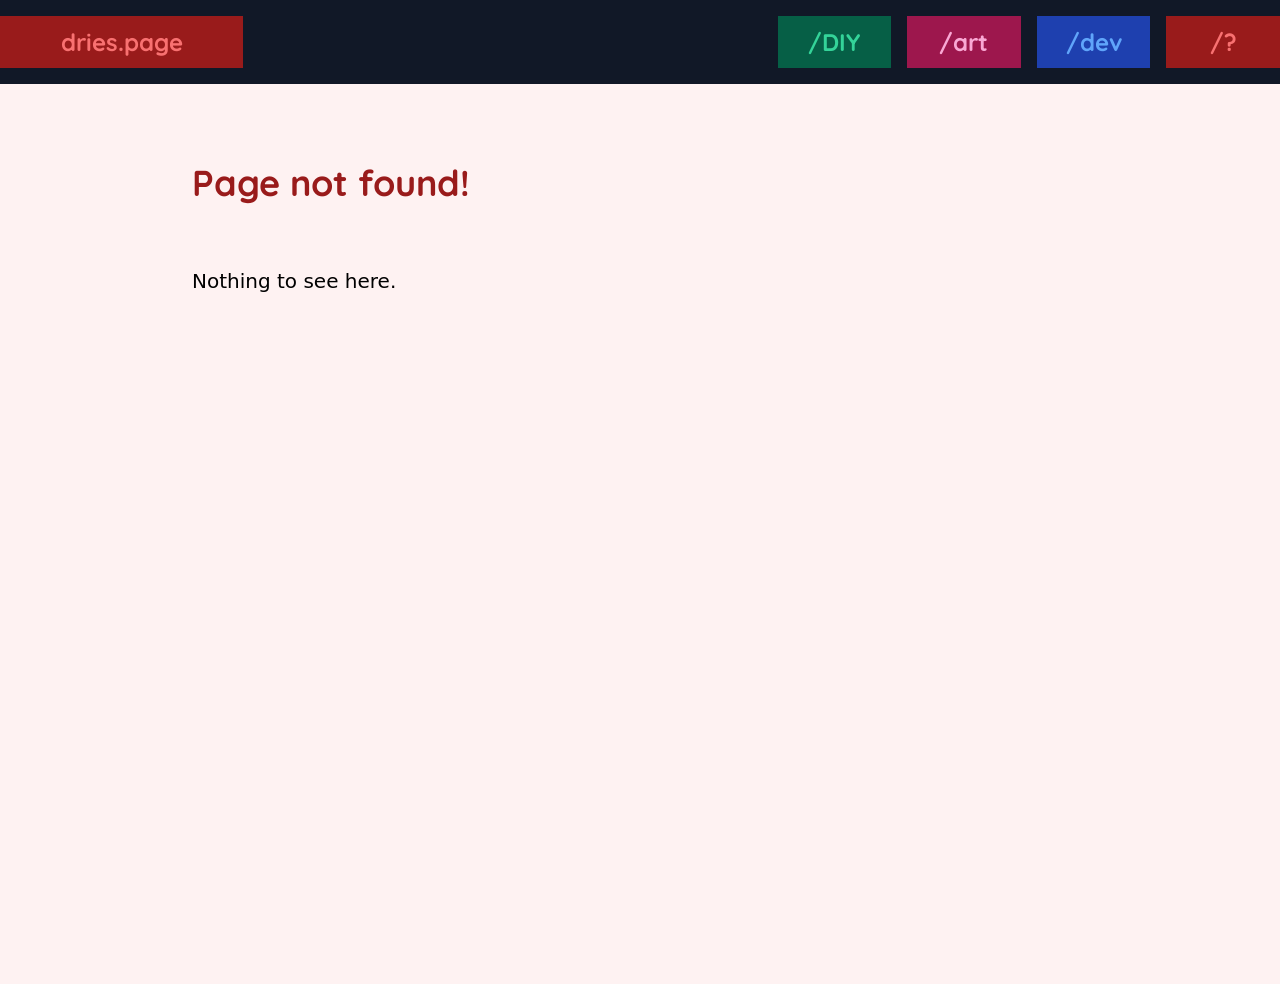
==== art.html @ 1b4e96c4 "working links" ====
<!DOCTYPE html>
<html lang="en">

<head>
    <meta charset="utf-8">
    <meta name="viewport" content="width=device-width, initial-scale=1">
    <title>Page not found!</title>
    <meta name="author" content="Dries De Decker">
    
<meta name="description" content="404 error page">
<meta name="keywords" content="404, error, page not found">

    <link rel="preconnect" href="https://fonts.gstatic.com">
    <link href="https://fonts.googleapis.com/css2?family=Quicksand:wght@500;700&family=Roboto:wght@400;700&family=Space+Mono&display=swap" rel="stylesheet">
    <link rel="stylesheet" href="../static/tailwind/style.css">
    <style>
        ::-moz-selection, ::selection {
          color: white;
          background: red;
        }
      </style>
</head>

<body class="bg-gray-900 dark:bg-black">

    <div class="overviews overflow-hidden grid grid-cols-5 md:grid-cols-10 sm:gap-4 min-h-16 sm:my-4">
        <a href="/home"
            class="col-span-2 break-words whitespace-nowrap text-2xl text-center font-display font-bold p-2 text-red-400 bg-red-800 hover:bg-red-600  focus:bg-red-100">
            dries.page
        </a>

        <div class="current overview invisible bg-gray-400">
            Blank
        </div>

        <div class="current overview invisible ">
        </div>

        <div class="current overview invisible">
            
        </div>

        <div class=" invisible current overview bg-gray-400">
            /games
        </div>

        <a href="/DIY"
        class=" current overview break-words whitespace-nowrap text-2xl text-center font-display font-bold p-2 text-green-400 bg-green-800 hover:bg-green-600 focus:bg-green-100">
            /DIY
        </a>

        <a href="/art"
          class="current overview break-words whitespace-nowrap text-2xl text-center font-display font-bold p-2 text-pink-300 bg-pink-800 hover:bg-pink-600  focus:bg-pink-100">
            /art
        </a>

        <a href="/dev" 
        class="current overview break-words whitespace-nowrap text-2xl text-center font-display font-bold p-2 text-blue-400 bg-blue-800 hover:bg-blue-600 focus:bg-{blue-100">
            /dev
        </a>

        <a href="/who" 
        class="next overview break-words whitespace-nowrap text-2xl text-center font-display font-bold p-2 text-red-400 bg-red-800 hover:bg-red-600 focus:bg-red-100">
            /?
        </a>
    </div>

    <div class="text-lg py-4 px-4 sm:px-16 md:py-8 md:px-20 lg:px-48 bg-red-50 dark:bg-gray-900 dark:text-gray-200 min-h-screen h-full">

        <h1 class="text-red-800 dark:text-gray-200 font-display font-bold text-4xl sm:py-6 lg: py-10">Page not found!</h1>
        
Nothing to see here.


    </div>

</body>

</html>
---- static/tailwind/style.css ----
/*
npx tailwindcss build input.css -o style.css
*/

/*pixel perfect HTML: <div id="mockup"></div>
CSS:
#mockup {
  width: 332px;
  height: 516px;
  background-image: url(https://raw.githubusercontent.com/becodeorg/gnt-yu-3-21/master/1.The-Field/5.End-of-Field/1.Trial-Run/images/13.ui-chart-2.png?token=AAFTYPC4SCNSITCGMEUCNLS7BBK7I);
  
  position: absolute;
  top: 0;
  left: 0;
  
  opacity: 0.5;
  z-index: 10;
  pointer-events: none;
}
*/

/*! modern-normalize v1.0.0 | MIT License | https://github.com/sindresorhus/modern-normalize */

/*
Document
========
*/

/**
Use a better box model (opinionated).
*/

*,
*::before,
*::after {
  box-sizing: border-box;
}

/**
Use a more readable tab size (opinionated).
*/

:root {
  -moz-tab-size: 4;
  -o-tab-size: 4;
     tab-size: 4;
}

/**
1. Correct the line height in all browsers.
2. Prevent adjustments of font size after orientation changes in iOS.
*/

html {
  line-height: 1.15; /* 1 */
  -webkit-text-size-adjust: 100%; /* 2 */
}

/*
Sections
========
*/

/**
Remove the margin in all browsers.
*/

body {
  margin: 0;
}

/**
Improve consistency of default fonts in all browsers. (https://github.com/sindresorhus/modern-normalize/issues/3)
*/

body {
  font-family:
		system-ui,
		-apple-system, /* Firefox supports this but not yet `system-ui` */
		'Segoe UI',
		Roboto,
		Helvetica,
		Arial,
		sans-serif,
		'Apple Color Emoji',
		'Segoe UI Emoji';
}

/*
Grouping content
================
*/

/**
1. Add the correct height in Firefox.
2. Correct the inheritance of border color in Firefox. (https://bugzilla.mozilla.org/show_bug.cgi?id=190655)
*/

hr {
  height: 0; /* 1 */
  color: inherit; /* 2 */
}

/*
Text-level semantics
====================
*/

/**
Add the correct text decoration in Chrome, Edge, and Safari.
*/

abbr[title] {
  -webkit-text-decoration: underline dotted;
          text-decoration: underline dotted;
}

/**
Add the correct font weight in Edge and Safari.
*/

b,
strong {
  font-weight: bolder;
}

/**
1. Improve consistency of default fonts in all browsers. (https://github.com/sindresorhus/modern-normalize/issues/3)
2. Correct the odd 'em' font sizing in all browsers.
*/

code,
kbd,
samp,
pre {
  font-family:
		ui-monospace,
		SFMono-Regular,
		Consolas,
		'Liberation Mono',
		Menlo,
		monospace; /* 1 */
  font-size: 1em; /* 2 */
}

/**
Add the correct font size in all browsers.
*/

small {
  font-size: 80%;
}

/**
Prevent 'sub' and 'sup' elements from affecting the line height in all browsers.
*/

sub,
sup {
  font-size: 75%;
  line-height: 0;
  position: relative;
  vertical-align: baseline;
}

sub {
  bottom: -0.25em;
}

sup {
  top: -0.5em;
}

/*
Tabular data
============
*/

/**
1. Remove text indentation from table contents in Chrome and Safari. (https://bugs.chromium.org/p/chromium/issues/detail?id=999088, https://bugs.webkit.org/show_bug.cgi?id=201297)
2. Correct table border color inheritance in all Chrome and Safari. (https://bugs.chromium.org/p/chromium/issues/detail?id=935729, https://bugs.webkit.org/show_bug.cgi?id=195016)
*/

table {
  text-indent: 0; /* 1 */
  border-color: inherit; /* 2 */
}

/*
Forms
=====
*/

/**
1. Change the font styles in all browsers.
2. Remove the margin in Firefox and Safari.
*/

button,
input,
optgroup,
select,
textarea {
  font-family: inherit; /* 1 */
  font-size: 100%; /* 1 */
  line-height: 1.15; /* 1 */
  margin: 0; /* 2 */
}

/**
Remove the inheritance of text transform in Edge and Firefox.
1. Remove the inheritance of text transform in Firefox.
*/

button,
select { /* 1 */
  text-transform: none;
}

/**
Correct the inability to style clickable types in iOS and Safari.
*/

button,
[type='button'],
[type='submit'] {
  -webkit-appearance: button;
}

/**
Remove the inner border and padding in Firefox.
*/

/**
Restore the focus styles unset by the previous rule.
*/

/**
Remove the additional ':invalid' styles in Firefox.
See: https://github.com/mozilla/gecko-dev/blob/2f9eacd9d3d995c937b4251a5557d95d494c9be1/layout/style/res/forms.css#L728-L737
*/

/**
Remove the padding so developers are not caught out when they zero out 'fieldset' elements in all browsers.
*/

legend {
  padding: 0;
}

/**
Add the correct vertical alignment in Chrome and Firefox.
*/

progress {
  vertical-align: baseline;
}

/**
Correct the cursor style of increment and decrement buttons in Safari.
*/

/**
1. Correct the odd appearance in Chrome and Safari.
2. Correct the outline style in Safari.
*/

[type='search'] {
  -webkit-appearance: textfield; /* 1 */
  outline-offset: -2px; /* 2 */
}

/**
Remove the inner padding in Chrome and Safari on macOS.
*/

/**
1. Correct the inability to style clickable types in iOS and Safari.
2. Change font properties to 'inherit' in Safari.
*/

/*
Interactive
===========
*/

/*
Add the correct display in Chrome and Safari.
*/

summary {
  display: list-item;
}

/**
 * Manually forked from SUIT CSS Base: https://github.com/suitcss/base
 * A thin layer on top of normalize.css that provides a starting point more
 * suitable for web applications.
 */

/**
 * Removes the default spacing and border for appropriate elements.
 */

blockquote,
dl,
dd,
h1,
h2,
h3,
h4,
h5,
h6,
hr,
figure,
p,
pre {
  margin: 0;
}

button {
  background-color: transparent;
  background-image: none;
}

/**
 * Work around a Firefox/IE bug where the transparent `button` background
 * results in a loss of the default `button` focus styles.
 */

button:focus {
  outline: 1px dotted;
  outline: 5px auto -webkit-focus-ring-color;
}

fieldset {
  margin: 0;
  padding: 0;
}

ol,
ul {
  list-style: none;
  margin: 0;
  padding: 0;
}

/**
 * Tailwind custom reset styles
 */

/**
 * 1. Use the user's configured `sans` font-family (with Tailwind's default
 *    sans-serif font stack as a fallback) as a sane default.
 * 2. Use Tailwind's default "normal" line-height so the user isn't forced
 *    to override it to ensure consistency even when using the default theme.
 */

html {
  font-family: ui-sans-serif, system-ui, -apple-system, BlinkMacSystemFont, "Segoe UI", Roboto, "Helvetica Neue", Arial, "Noto Sans", sans-serif, "Apple Color Emoji", "Segoe UI Emoji", "Segoe UI Symbol", "Noto Color Emoji"; /* 1 */
  line-height: 1.5; /* 2 */
}

/**
 * Inherit font-family and line-height from `html` so users can set them as
 * a class directly on the `html` element.
 */

body {
  font-family: inherit;
  line-height: inherit;
}

/**
 * 1. Prevent padding and border from affecting element width.
 *
 *    We used to set this in the html element and inherit from
 *    the parent element for everything else. This caused issues
 *    in shadow-dom-enhanced elements like <details> where the content
 *    is wrapped by a div with box-sizing set to `content-box`.
 *
 *    https://github.com/mozdevs/cssremedy/issues/4
 *
 *
 * 2. Allow adding a border to an element by just adding a border-width.
 *
 *    By default, the way the browser specifies that an element should have no
 *    border is by setting it's border-style to `none` in the user-agent
 *    stylesheet.
 *
 *    In order to easily add borders to elements by just setting the `border-width`
 *    property, we change the default border-style for all elements to `solid`, and
 *    use border-width to hide them instead. This way our `border` utilities only
 *    need to set the `border-width` property instead of the entire `border`
 *    shorthand, making our border utilities much more straightforward to compose.
 *
 *    https://github.com/tailwindcss/tailwindcss/pull/116
 */

*,
::before,
::after {
  box-sizing: border-box; /* 1 */
  border-width: 0; /* 2 */
  border-style: solid; /* 2 */
  border-color: #e5e7eb; /* 2 */
}

/*
 * Ensure horizontal rules are visible by default
 */

hr {
  border-top-width: 1px;
}

/**
 * Undo the `border-style: none` reset that Normalize applies to images so that
 * our `border-{width}` utilities have the expected effect.
 *
 * The Normalize reset is unnecessary for us since we default the border-width
 * to 0 on all elements.
 *
 * https://github.com/tailwindcss/tailwindcss/issues/362
 */

img {
  border-style: solid;
}

textarea {
  resize: vertical;
}

input::-moz-placeholder, textarea::-moz-placeholder {
  color: #9ca3af;
}

input:-ms-input-placeholder, textarea:-ms-input-placeholder {
  color: #9ca3af;
}

input::-ms-input-placeholder, textarea::-ms-input-placeholder {
  color: #9ca3af;
}

input::placeholder,
textarea::placeholder {
  color: #9ca3af;
}

button {
  cursor: pointer;
}

table {
  border-collapse: collapse;
}

h1,
h2,
h3,
h4,
h5,
h6 {
  font-size: inherit;
  font-weight: inherit;
}

/**
 * Reset links to optimize for opt-in styling instead of
 * opt-out.
 */

a {
  color: inherit;
  text-decoration: inherit;
}

/**
 * Reset form element properties that are easy to forget to
 * style explicitly so you don't inadvertently introduce
 * styles that deviate from your design system. These styles
 * supplement a partial reset that is already applied by
 * normalize.css.
 */

button,
input,
optgroup,
select,
textarea {
  padding: 0;
  line-height: inherit;
  color: inherit;
}

/**
 * Use the configured 'mono' font family for elements that
 * are expected to be rendered with a monospace font, falling
 * back to the system monospace stack if there is no configured
 * 'mono' font family.
 */

pre,
code,
kbd,
samp {
  font-family: Space mono, monospace;
}

/**
 * Make replaced elements `display: block` by default as that's
 * the behavior you want almost all of the time. Inspired by
 * CSS Remedy, with `svg` added as well.
 *
 * https://github.com/mozdevs/cssremedy/issues/14
 */

img,
svg,
video,
canvas,
audio,
iframe,
embed,
object {
  display: block;
  vertical-align: middle;
}

/**
 * Constrain images and videos to the parent width and preserve
 * their instrinsic aspect ratio.
 *
 * https://github.com/mozdevs/cssremedy/issues/14
 */

img,
video {
  max-width: 100%;
  height: auto;
}

h1 {
  font-family: Quicksand, sans-serif;
  font-weight: 700;
  font-size: 2.25rem;
  margin-top: 1rem;
  margin-bottom: 2rem;
}

article h2 {
  font-family: Quicksand, sans-serif;
  font-weight: 700;
  font-size: 1.875rem;
  margin-top: 1rem;
  margin-left: 1rem;
  margin-bottom: 2rem;
}

img {
  --tw-bg-opacity: 1;
  background-color: rgba(107, 114, 128, var(--tw-bg-opacity));
  background-size: cover;
  max-width: 100%;
  min-width: 100%;
  --tw-translate-x: 0;
  --tw-translate-y: 0;
  --tw-rotate: 0;
  --tw-skew-x: 0;
  --tw-skew-y: 0;
  --tw-scale-x: 1;
  --tw-scale-y: 1;
  transform: translateX(var(--tw-translate-x)) translateY(var(--tw-translate-y)) rotate(var(--tw-rotate)) skewX(var(--tw-skew-x)) skewY(var(--tw-skew-y)) scaleX(var(--tw-scale-x)) scaleY(var(--tw-scale-y));
}

picture img {
  max-height: 100vh;
  max-width: 100%;
  min-height: 0px;
  min-width: 0;
  --tw-translate-x: 0;
  --tw-translate-y: 0;
  --tw-rotate: 0;
  --tw-skew-x: 0;
  --tw-skew-y: 0;
  --tw-scale-x: 1;
  --tw-scale-y: 1;
  transform: translateX(var(--tw-translate-x)) translateY(var(--tw-translate-y)) rotate(var(--tw-rotate)) skewX(var(--tw-skew-x)) skewY(var(--tw-skew-y)) scaleX(var(--tw-scale-x)) scaleY(var(--tw-scale-y));
}

p {
  margin-bottom: 1rem;
}

pre {
  --tw-bg-opacity: 1;
  background-color: rgba(55, 65, 81, var(--tw-bg-opacity));
  --tw-border-opacity: 1;
  border-color: rgba(17, 24, 39, var(--tw-border-opacity));
  border-left-width: 8px;
  font-family: Space mono, monospace;
  margin-bottom: 1rem;
  padding: 1rem;
  --tw-text-opacity: 1;
  color: rgba(110, 231, 183, var(--tw-text-opacity));
  white-space: pre-wrap;
  word-break: break-all;
}

code {
  --tw-bg-opacity: 1;
  background-color: rgba(255, 255, 255, var(--tw-bg-opacity));
  font-family: Space mono, monospace;
  padding-right: 0.25rem;
  padding-left: 0.25rem;
  --tw-text-opacity: 1;
  color: rgba(31, 41, 55, var(--tw-text-opacity));
}

ul {
  list-style-position: inside;
  list-style-type: disc;
  margin-bottom: 1rem;
}

li {
  margin-bottom: 0.25rem;
  margin-left: 2rem;
}

u{
  text-decoration: underline;
}

i {
  font-style: italic;
}

b {
  font-weight: 700;
}

article a {
  text-decoration: underline;
  font-weight: 700;
}

div {
  background-size: cover;
}

.container {
  width: 100%;
}

@media (min-width: 640px) {
  .container {
    max-width: 640px;
  }
}

@media (min-width: 768px) {
  .container {
    max-width: 768px;
  }
}

@media (min-width: 1024px) {
  .container {
    max-width: 1024px;
  }
}

@media (min-width: 1280px) {
  .container {
    max-width: 1280px;
  }
}

@media (min-width: 1536px) {
  .container {
    max-width: 1536px;
  }
}

.bg-black {
  --tw-bg-opacity: 1;
  background-color: rgba(0, 0, 0, var(--tw-bg-opacity));
}

.bg-gray-50 {
  --tw-bg-opacity: 1;
  background-color: rgba(249, 250, 251, var(--tw-bg-opacity));
}

.bg-gray-200 {
  --tw-bg-opacity: 1;
  background-color: rgba(229, 231, 235, var(--tw-bg-opacity));
}

.bg-gray-400 {
  --tw-bg-opacity: 1;
  background-color: rgba(156, 163, 175, var(--tw-bg-opacity));
}

.bg-gray-500 {
  --tw-bg-opacity: 1;
  background-color: rgba(107, 114, 128, var(--tw-bg-opacity));
}

.bg-gray-700 {
  --tw-bg-opacity: 1;
  background-color: rgba(55, 65, 81, var(--tw-bg-opacity));
}

.bg-gray-900 {
  --tw-bg-opacity: 1;
  background-color: rgba(17, 24, 39, var(--tw-bg-opacity));
}

.bg-red-50 {
  --tw-bg-opacity: 1;
  background-color: rgba(254, 242, 242, var(--tw-bg-opacity));
}

.bg-red-200 {
  --tw-bg-opacity: 1;
  background-color: rgba(254, 202, 202, var(--tw-bg-opacity));
}

.bg-red-800 {
  --tw-bg-opacity: 1;
  background-color: rgba(153, 27, 27, var(--tw-bg-opacity));
}

.bg-red-900 {
  --tw-bg-opacity: 1;
  background-color: rgba(127, 29, 29, var(--tw-bg-opacity));
}

.bg-green-50 {
  --tw-bg-opacity: 1;
  background-color: rgba(236, 253, 245, var(--tw-bg-opacity));
}

.bg-green-200 {
  --tw-bg-opacity: 1;
  background-color: rgba(167, 243, 208, var(--tw-bg-opacity));
}

.bg-green-500 {
  --tw-bg-opacity: 1;
  background-color: rgba(16, 185, 129, var(--tw-bg-opacity));
}

.bg-green-800 {
  --tw-bg-opacity: 1;
  background-color: rgba(6, 95, 70, var(--tw-bg-opacity));
}

.bg-green-900 {
  --tw-bg-opacity: 1;
  background-color: rgba(6, 78, 59, var(--tw-bg-opacity));
}

.bg-blue-50 {
  --tw-bg-opacity: 1;
  background-color: rgba(239, 246, 255, var(--tw-bg-opacity));
}

.bg-blue-200 {
  --tw-bg-opacity: 1;
  background-color: rgba(191, 219, 254, var(--tw-bg-opacity));
}

.bg-blue-800 {
  --tw-bg-opacity: 1;
  background-color: rgba(30, 64, 175, var(--tw-bg-opacity));
}

.bg-blue-900 {
  --tw-bg-opacity: 1;
  background-color: rgba(30, 58, 138, var(--tw-bg-opacity));
}

.bg-pink-50 {
  --tw-bg-opacity: 1;
  background-color: rgba(253, 242, 248, var(--tw-bg-opacity));
}

.bg-pink-200 {
  --tw-bg-opacity: 1;
  background-color: rgba(251, 207, 232, var(--tw-bg-opacity));
}

.bg-pink-800 {
  --tw-bg-opacity: 1;
  background-color: rgba(157, 23, 77, var(--tw-bg-opacity));
}

.bg-pink-900 {
  --tw-bg-opacity: 1;
  background-color: rgba(131, 24, 67, var(--tw-bg-opacity));
}

.hover\:bg-gray-100:hover {
  --tw-bg-opacity: 1;
  background-color: rgba(243, 244, 246, var(--tw-bg-opacity));
}

.hover\:bg-gray-600:hover {
  --tw-bg-opacity: 1;
  background-color: rgba(75, 85, 99, var(--tw-bg-opacity));
}

.hover\:bg-gray-700:hover {
  --tw-bg-opacity: 1;
  background-color: rgba(55, 65, 81, var(--tw-bg-opacity));
}

.hover\:bg-red-100:hover {
  --tw-bg-opacity: 1;
  background-color: rgba(254, 226, 226, var(--tw-bg-opacity));
}

.hover\:bg-red-600:hover {
  --tw-bg-opacity: 1;
  background-color: rgba(220, 38, 38, var(--tw-bg-opacity));
}

.hover\:bg-red-700:hover {
  --tw-bg-opacity: 1;
  background-color: rgba(185, 28, 28, var(--tw-bg-opacity));
}

.hover\:bg-yellow-300:hover {
  --tw-bg-opacity: 1;
  background-color: rgba(252, 211, 77, var(--tw-bg-opacity));
}

.hover\:bg-green-100:hover {
  --tw-bg-opacity: 1;
  background-color: rgba(209, 250, 229, var(--tw-bg-opacity));
}

.hover\:bg-green-600:hover {
  --tw-bg-opacity: 1;
  background-color: rgba(5, 150, 105, var(--tw-bg-opacity));
}

.hover\:bg-green-700:hover {
  --tw-bg-opacity: 1;
  background-color: rgba(4, 120, 87, var(--tw-bg-opacity));
}

.hover\:bg-blue-100:hover {
  --tw-bg-opacity: 1;
  background-color: rgba(219, 234, 254, var(--tw-bg-opacity));
}

.hover\:bg-blue-600:hover {
  --tw-bg-opacity: 1;
  background-color: rgba(37, 99, 235, var(--tw-bg-opacity));
}

.hover\:bg-blue-700:hover {
  --tw-bg-opacity: 1;
  background-color: rgba(29, 78, 216, var(--tw-bg-opacity));
}

.hover\:bg-pink-100:hover {
  --tw-bg-opacity: 1;
  background-color: rgba(252, 231, 243, var(--tw-bg-opacity));
}

.hover\:bg-pink-600:hover {
  --tw-bg-opacity: 1;
  background-color: rgba(219, 39, 119, var(--tw-bg-opacity));
}

.hover\:bg-pink-700:hover {
  --tw-bg-opacity: 1;
  background-color: rgba(190, 24, 93, var(--tw-bg-opacity));
}

.focus\:bg-gray-50:focus {
  --tw-bg-opacity: 1;
  background-color: rgba(249, 250, 251, var(--tw-bg-opacity));
}

.focus\:bg-gray-100:focus {
  --tw-bg-opacity: 1;
  background-color: rgba(243, 244, 246, var(--tw-bg-opacity));
}

.focus\:bg-gray-600:focus {
  --tw-bg-opacity: 1;
  background-color: rgba(75, 85, 99, var(--tw-bg-opacity));
}

.focus\:bg-red-50:focus {
  --tw-bg-opacity: 1;
  background-color: rgba(254, 242, 242, var(--tw-bg-opacity));
}

.focus\:bg-red-100:focus {
  --tw-bg-opacity: 1;
  background-color: rgba(254, 226, 226, var(--tw-bg-opacity));
}

.focus\:bg-red-600:focus {
  --tw-bg-opacity: 1;
  background-color: rgba(220, 38, 38, var(--tw-bg-opacity));
}

.focus\:bg-green-50:focus {
  --tw-bg-opacity: 1;
  background-color: rgba(236, 253, 245, var(--tw-bg-opacity));
}

.focus\:bg-green-100:focus {
  --tw-bg-opacity: 1;
  background-color: rgba(209, 250, 229, var(--tw-bg-opacity));
}

.focus\:bg-green-600:focus {
  --tw-bg-opacity: 1;
  background-color: rgba(5, 150, 105, var(--tw-bg-opacity));
}

.focus\:bg-blue-50:focus {
  --tw-bg-opacity: 1;
  background-color: rgba(239, 246, 255, var(--tw-bg-opacity));
}

.focus\:bg-blue-100:focus {
  --tw-bg-opacity: 1;
  background-color: rgba(219, 234, 254, var(--tw-bg-opacity));
}

.focus\:bg-blue-600:focus {
  --tw-bg-opacity: 1;
  background-color: rgba(37, 99, 235, var(--tw-bg-opacity));
}

.focus\:bg-pink-50:focus {
  --tw-bg-opacity: 1;
  background-color: rgba(253, 242, 248, var(--tw-bg-opacity));
}

.focus\:bg-pink-100:focus {
  --tw-bg-opacity: 1;
  background-color: rgba(252, 231, 243, var(--tw-bg-opacity));
}

.focus\:bg-pink-600:focus {
  --tw-bg-opacity: 1;
  background-color: rgba(219, 39, 119, var(--tw-bg-opacity));
}

@media (prefers-color-scheme: dark) {
  .dark\:bg-black {
    --tw-bg-opacity: 1;
    background-color: rgba(0, 0, 0, var(--tw-bg-opacity));
  }

  .dark\:bg-gray-800 {
    --tw-bg-opacity: 1;
    background-color: rgba(31, 41, 55, var(--tw-bg-opacity));
  }

  .dark\:bg-gray-900 {
    --tw-bg-opacity: 1;
    background-color: rgba(17, 24, 39, var(--tw-bg-opacity));
  }
}

.bg-cover {
  background-size: cover;
}

.block {
  display: block;
}

.flex {
  display: flex;
}

.table {
  display: table;
}

.grid {
  display: grid;
}

.contents {
  display: contents;
}

.flex-row {
  flex-direction: row;
}

.flex-wrap {
  flex-wrap: wrap;
}

.flex-1 {
  flex: 1 1 12%;
}

.flex-initial {
  flex: 0 1 auto;
}

.flex-none {
  flex: none;
}

.font-display {
  font-family: Quicksand, sans-serif;
}

.font-mono {
  font-family: Space mono, monospace;
}

.font-medium {
  font-weight: 500;
}

.font-semibold {
  font-weight: 600;
}

.font-bold {
  font-weight: 700;
}

.h-48 {
  height: 12rem;
}

.h-full {
  height: 100%;
}

.text-lg {
  font-size: 1.25rem;
}

.text-2xl {
  font-size: 1.5rem;
}

.text-4xl {
  font-size: 2.25rem;
}

.text-12xl {
  font-size: 8rem;
}

.m-2 {
  margin: 0.5rem;
}

.my-4 {
  margin-top: 1rem;
  margin-bottom: 1rem;
}

.my-10 {
  margin-top: 2.5rem;
  margin-bottom: 2.5rem;
}

.mx-auto {
  margin-left: auto;
  margin-right: auto;
}

.-mx-4 {
  margin-left: -1rem;
  margin-right: -1rem;
}

.-my-16 {
  margin-top: -4rem;
  margin-bottom: -4rem;
}

.mr-4 {
  margin-right: 1rem;
}

.mb-4 {
  margin-bottom: 1rem;
}

.mt-8 {
  margin-top: 2rem;
}

.-mt-8 {
  margin-top: -2rem;
}

.-mr-10 {
  margin-right: -2.5rem;
}

.-ml-10 {
  margin-left: -2.5rem;
}

.min-h-screen {
  min-height: 100vh;
}

.min-w-1\/2 {
  min-width: 50%;
}

.overflow-hidden {
  overflow: hidden;
}

.p-2 {
  padding: 0.5rem;
}

.p-4 {
  padding: 1rem;
}

.p-32 {
  padding: 8rem;
}

.py-2 {
  padding-top: 0.5rem;
  padding-bottom: 0.5rem;
}

.px-2 {
  padding-left: 0.5rem;
  padding-right: 0.5rem;
}

.py-4 {
  padding-top: 1rem;
  padding-bottom: 1rem;
}

.px-4 {
  padding-left: 1rem;
  padding-right: 1rem;
}

.py-10 {
  padding-top: 2.5rem;
  padding-bottom: 2.5rem;
}

.py-16 {
  padding-top: 4rem;
  padding-bottom: 4rem;
}

.static {
  position: static;
}

.absolute {
  position: absolute;
}

.relative {
  position: relative;
}

.top-0 {
  top: 0px;
}

.right-0 {
  right: 0px;
}

.bottom-0 {
  bottom: 0px;
}

.left-0 {
  left: 0px;
}

.top-1\/4 {
  top: 25%;
}

.right-1\/4 {
  right: 25%;
}

.bottom-1\/4 {
  bottom: 25%;
}

.left-1\/4 {
  left: 25%;
}

* {
  --tw-shadow: 0 0 #0000;
}

* {
  --tw-ring-inset: var(--tw-empty,/*!*/ /*!*/);
  --tw-ring-offset-width: 0px;
  --tw-ring-offset-color: #fff;
  --tw-ring-color: rgba(59, 130, 246, 0.5);
  --tw-ring-offset-shadow: 0 0 #0000;
  --tw-ring-shadow: 0 0 #0000;
}

.text-left {
  text-align: left;
}

.text-center {
  text-align: center;
}

.text-right {
  text-align: right;
}

.text-gray-200 {
  --tw-text-opacity: 1;
  color: rgba(229, 231, 235, var(--tw-text-opacity));
}

.text-gray-400 {
  --tw-text-opacity: 1;
  color: rgba(156, 163, 175, var(--tw-text-opacity));
}

.text-gray-600 {
  --tw-text-opacity: 1;
  color: rgba(75, 85, 99, var(--tw-text-opacity));
}

.text-gray-800 {
  --tw-text-opacity: 1;
  color: rgba(31, 41, 55, var(--tw-text-opacity));
}

.text-red-200 {
  --tw-text-opacity: 1;
  color: rgba(254, 202, 202, var(--tw-text-opacity));
}

.text-red-400 {
  --tw-text-opacity: 1;
  color: rgba(248, 113, 113, var(--tw-text-opacity));
}

.text-red-600 {
  --tw-text-opacity: 1;
  color: rgba(220, 38, 38, var(--tw-text-opacity));
}

.text-red-800 {
  --tw-text-opacity: 1;
  color: rgba(153, 27, 27, var(--tw-text-opacity));
}

.text-green-200 {
  --tw-text-opacity: 1;
  color: rgba(167, 243, 208, var(--tw-text-opacity));
}

.text-green-400 {
  --tw-text-opacity: 1;
  color: rgba(52, 211, 153, var(--tw-text-opacity));
}

.text-green-600 {
  --tw-text-opacity: 1;
  color: rgba(5, 150, 105, var(--tw-text-opacity));
}

.text-green-800 {
  --tw-text-opacity: 1;
  color: rgba(6, 95, 70, var(--tw-text-opacity));
}

.text-blue-200 {
  --tw-text-opacity: 1;
  color: rgba(191, 219, 254, var(--tw-text-opacity));
}

.text-blue-400 {
  --tw-text-opacity: 1;
  color: rgba(96, 165, 250, var(--tw-text-opacity));
}

.text-blue-600 {
  --tw-text-opacity: 1;
  color: rgba(37, 99, 235, var(--tw-text-opacity));
}

.text-blue-800 {
  --tw-text-opacity: 1;
  color: rgba(30, 64, 175, var(--tw-text-opacity));
}

.text-pink-200 {
  --tw-text-opacity: 1;
  color: rgba(251, 207, 232, var(--tw-text-opacity));
}

.text-pink-300 {
  --tw-text-opacity: 1;
  color: rgba(249, 168, 212, var(--tw-text-opacity));
}

.text-pink-600 {
  --tw-text-opacity: 1;
  color: rgba(219, 39, 119, var(--tw-text-opacity));
}

.text-pink-800 {
  --tw-text-opacity: 1;
  color: rgba(157, 23, 77, var(--tw-text-opacity));
}

.hover\:text-gray-800:hover {
  --tw-text-opacity: 1;
  color: rgba(31, 41, 55, var(--tw-text-opacity));
}

.focus\:text-white:focus {
  --tw-text-opacity: 1;
  color: rgba(255, 255, 255, var(--tw-text-opacity));
}

.focus\:text-gray-500:focus {
  --tw-text-opacity: 1;
  color: rgba(107, 114, 128, var(--tw-text-opacity));
}

.focus\:text-red-500:focus {
  --tw-text-opacity: 1;
  color: rgba(239, 68, 68, var(--tw-text-opacity));
}

.focus\:text-green-500:focus {
  --tw-text-opacity: 1;
  color: rgba(16, 185, 129, var(--tw-text-opacity));
}

.focus\:text-blue-500:focus {
  --tw-text-opacity: 1;
  color: rgba(59, 130, 246, var(--tw-text-opacity));
}

.focus\:text-pink-500:focus {
  --tw-text-opacity: 1;
  color: rgba(236, 72, 153, var(--tw-text-opacity));
}

@media (prefers-color-scheme: dark) {
  .dark\:text-gray-200 {
    --tw-text-opacity: 1;
    color: rgba(229, 231, 235, var(--tw-text-opacity));
  }

  .dark\:text-red-200 {
    --tw-text-opacity: 1;
    color: rgba(254, 202, 202, var(--tw-text-opacity));
  }

  .dark\:text-green-200 {
    --tw-text-opacity: 1;
    color: rgba(167, 243, 208, var(--tw-text-opacity));
  }

  .dark\:text-blue-200 {
    --tw-text-opacity: 1;
    color: rgba(191, 219, 254, var(--tw-text-opacity));
  }

  .dark\:text-pink-200 {
    --tw-text-opacity: 1;
    color: rgba(251, 207, 232, var(--tw-text-opacity));
  }
}

.overflow-clip {
  text-overflow: clip;
}

.align-middle {
  vertical-align: middle;
}

.visible {
  visibility: visible;
}

.invisible {
  visibility: hidden;
}

.whitespace-nowrap {
  white-space: nowrap;
}

.break-words {
  overflow-wrap: break-word;
}

.w-48 {
  width: 12rem;
}

.z-10 {
  z-index: 10;
}

.z-20 {
  z-index: 20;
}

.gap-4 {
  gap: 1rem;
}

.grid-cols-1 {
  grid-template-columns: repeat(1, minmax(0, 1fr));
}

.grid-cols-4 {
  grid-template-columns: repeat(4, minmax(0, 1fr));
}

.grid-cols-5 {
  grid-template-columns: repeat(5, minmax(0, 1fr));
}

.grid-cols-10 {
  grid-template-columns: repeat(10, minmax(0, 1fr));
}

.col-span-1 {
  grid-column: span 1 / span 1;
}

.col-span-2 {
  grid-column: span 2 / span 2;
}

.col-span-3 {
  grid-column: span 3 / span 3;
}

.col-span-8 {
  grid-column: span 8 / span 8;
}

.transform {
  --tw-translate-x: 0;
  --tw-translate-y: 0;
  --tw-rotate: 0;
  --tw-skew-x: 0;
  --tw-skew-y: 0;
  --tw-scale-x: 1;
  --tw-scale-y: 1;
  transform: translateX(var(--tw-translate-x)) translateY(var(--tw-translate-y)) rotate(var(--tw-rotate)) skewX(var(--tw-skew-x)) skewY(var(--tw-skew-y)) scaleX(var(--tw-scale-x)) scaleY(var(--tw-scale-y));
}

.rotate-90 {
  --tw-rotate: 90deg;
}

@-webkit-keyframes spin {
  to {
    transform: rotate(360deg);
  }
}

@keyframes spin {
  to {
    transform: rotate(360deg);
  }
}

@-webkit-keyframes ping {
  75%, 100% {
    transform: scale(2);
    opacity: 0;
  }
}

@keyframes ping {
  75%, 100% {
    transform: scale(2);
    opacity: 0;
  }
}

@-webkit-keyframes pulse {
  50% {
    opacity: .5;
  }
}

@keyframes pulse {
  50% {
    opacity: .5;
  }
}

@-webkit-keyframes bounce {
  0%, 100% {
    transform: translateY(-25%);
    -webkit-animation-timing-function: cubic-bezier(0.8,0,1,1);
            animation-timing-function: cubic-bezier(0.8,0,1,1);
  }

  50% {
    transform: none;
    -webkit-animation-timing-function: cubic-bezier(0,0,0.2,1);
            animation-timing-function: cubic-bezier(0,0,0.2,1);
  }
}

@keyframes bounce {
  0%, 100% {
    transform: translateY(-25%);
    -webkit-animation-timing-function: cubic-bezier(0.8,0,1,1);
            animation-timing-function: cubic-bezier(0.8,0,1,1);
  }

  50% {
    transform: none;
    -webkit-animation-timing-function: cubic-bezier(0,0,0.2,1);
            animation-timing-function: cubic-bezier(0,0,0.2,1);
  }
}

@media (min-width: 640px) {
  .sm\:m-4 {
    margin: 1rem;
  }

  .sm\:my-4 {
    margin-top: 1rem;
    margin-bottom: 1rem;
  }

  .sm\:my-6 {
    margin-top: 1.5rem;
    margin-bottom: 1.5rem;
  }

  .sm\:py-6 {
    padding-top: 1.5rem;
    padding-bottom: 1.5rem;
  }

  .sm\:px-16 {
    padding-left: 4rem;
    padding-right: 4rem;
  }

  .sm\:shadow-sm {
    --tw-shadow: 16px 16px #18181B;
    box-shadow: var(--tw-ring-offset-shadow, 0 0 #0000), var(--tw-ring-shadow, 0 0 #0000), var(--tw-shadow);
  }

  .sm\:align-middle {
    vertical-align: middle;
  }

  .sm\:gap-4 {
    gap: 1rem;
  }

  .sm\:grid-cols-8 {
    grid-template-columns: repeat(8, minmax(0, 1fr));
  }

  .sm\:col-span-6 {
    grid-column: span 6 / span 6;
  }

  .sm\:rotate-0 {
    --tw-rotate: 0deg;
  }
}

@media (min-width: 768px) {
  .md\:-my-24 {
    margin-top: -6rem;
    margin-bottom: -6rem;
  }

  .md\:p-24 {
    padding: 6rem;
  }

  .md\:py-8 {
    padding-top: 2rem;
    padding-bottom: 2rem;
  }

  .md\:px-20 {
    padding-left: 5rem;
    padding-right: 5rem;
  }

  .md\:visible {
    visibility: visible;
  }

  .md\:break-normal {
    overflow-wrap: normal;
    word-break: normal;
  }

  .md\:grid-cols-10 {
    grid-template-columns: repeat(10, minmax(0, 1fr));
  }
}

@media (min-width: 1024px) {
  .lg\:px-48 {
    padding-left: 12rem;
    padding-right: 12rem;
  }

  .lg\:visible {
    visibility: visible;
  }

  .lg\:invisible {
    visibility: hidden;
  }
}

@media (min-width: 1280px) {
}

@media (min-width: 1536px) {
}
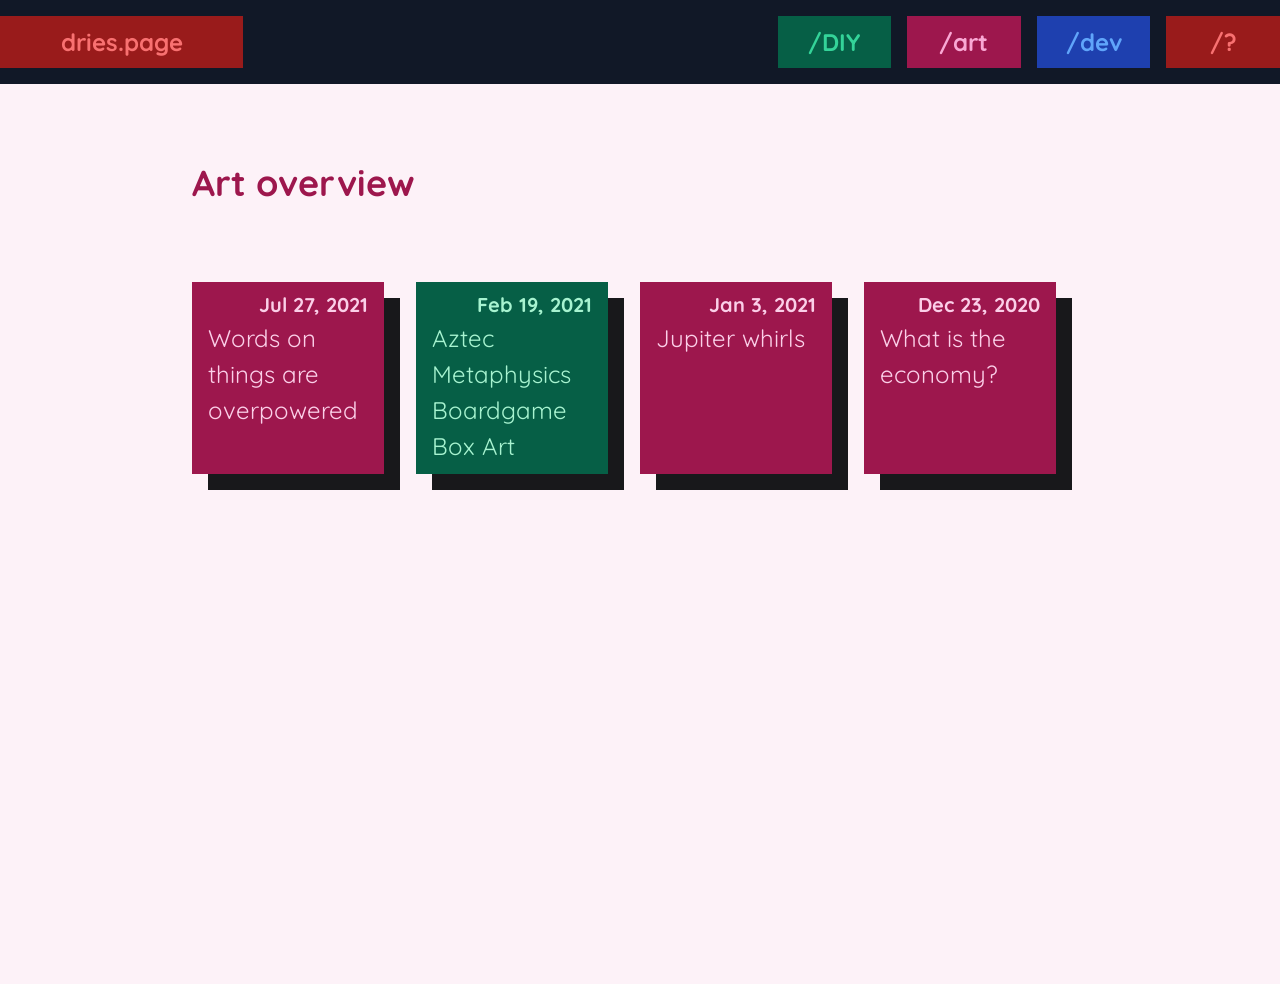
==== commit 5441368f: "add pages" ====
--- a/art.html
+++ b/art.html
@@ -4,11 +4,11 @@
 <head>
     <meta charset="utf-8">
     <meta name="viewport" content="width=device-width, initial-scale=1">
-    <title>Page not found!</title>
+    <title>Art overview</title>
     <meta name="author" content="Dries De Decker">
     
-<meta name="description" content="404 error page">
-<meta name="keywords" content="404, error, page not found">
+<meta name="description" content="Overview of art">
+<meta name="keywords" content="directory, grid, overview, art, blog, articles">
 
     <link rel="preconnect" href="https://fonts.gstatic.com">
     <link href="https://fonts.googleapis.com/css2?family=Quicksand:wght@500;700&family=Roboto:wght@400;700&family=Space+Mono&display=swap" rel="stylesheet">
@@ -16,7 +16,7 @@
     <style>
         ::-moz-selection, ::selection {
           color: white;
-          background: red;
+          background: pink;
         }
       </style>
 </head>
@@ -65,11 +65,11 @@
         </a>
     </div>
 
-    <div class="text-lg py-4 px-4 sm:px-16 md:py-8 md:px-20 lg:px-48 bg-red-50 dark:bg-gray-900 dark:text-gray-200 min-h-screen h-full">
+    <div class="text-lg py-4 px-4 sm:px-16 md:py-8 md:px-20 lg:px-48 bg-pink-50 dark:bg-gray-900 dark:text-gray-200 min-h-screen h-full">
 
-        <h1 class="text-red-800 dark:text-gray-200 font-display font-bold text-4xl sm:py-6 lg: py-10">Page not found!</h1>
+        <h1 class="text-pink-800 dark:text-gray-200 font-display font-bold text-4xl sm:py-6 lg: py-10">Art overview</h1>
         
-Nothing to see here.
+<div class='flex flex-row flex-wrap -mx-4'><div class='flex-none sm:shadow-sm text-left font-display py-2 px-4 text-pink-200 bg-pink-800 hover:bg-pink-600 focus:bg-pink-100 h-48 w-48 m-2 sm:m-4'><a href=/words><span class='block text-right font-bold'>Jul 27, 2021</span><h2 class='font-display overflow-hidden h-full text-2xl'>Words on things are overpowered</h2></a></div><div class='flex-none sm:shadow-sm text-left font-display py-2 px-4 text-green-200 bg-green-800 hover:bg-green-600 focus:bg-green-100 h-48 w-48 m-2 sm:m-4'><a href=/unweaving><span class='block text-right font-bold'>Feb 19, 2021</span><h2 class='font-display overflow-hidden h-full text-2xl'>Aztec Metaphysics Boardgame Box Art</h2></a></div><div class='flex-none sm:shadow-sm text-left font-display py-2 px-4 text-pink-200 bg-pink-800 hover:bg-pink-600 focus:bg-pink-100 h-48 w-48 m-2 sm:m-4'><a href=/jupiter><span class='block text-right font-bold'>Jan 3, 2021</span><h2 class='font-display overflow-hidden h-full text-2xl'>Jupiter whirls</h2></a></div><div class='flex-none sm:shadow-sm text-left font-display py-2 px-4 text-pink-200 bg-pink-800 hover:bg-pink-600 focus:bg-pink-100 h-48 w-48 m-2 sm:m-4'><a href=/economy><span class='block text-right font-bold'>Dec 23, 2020</span><h2 class='font-display overflow-hidden h-full text-2xl'>What is the economy?</h2></a></div></div>
 
 
     </div>
